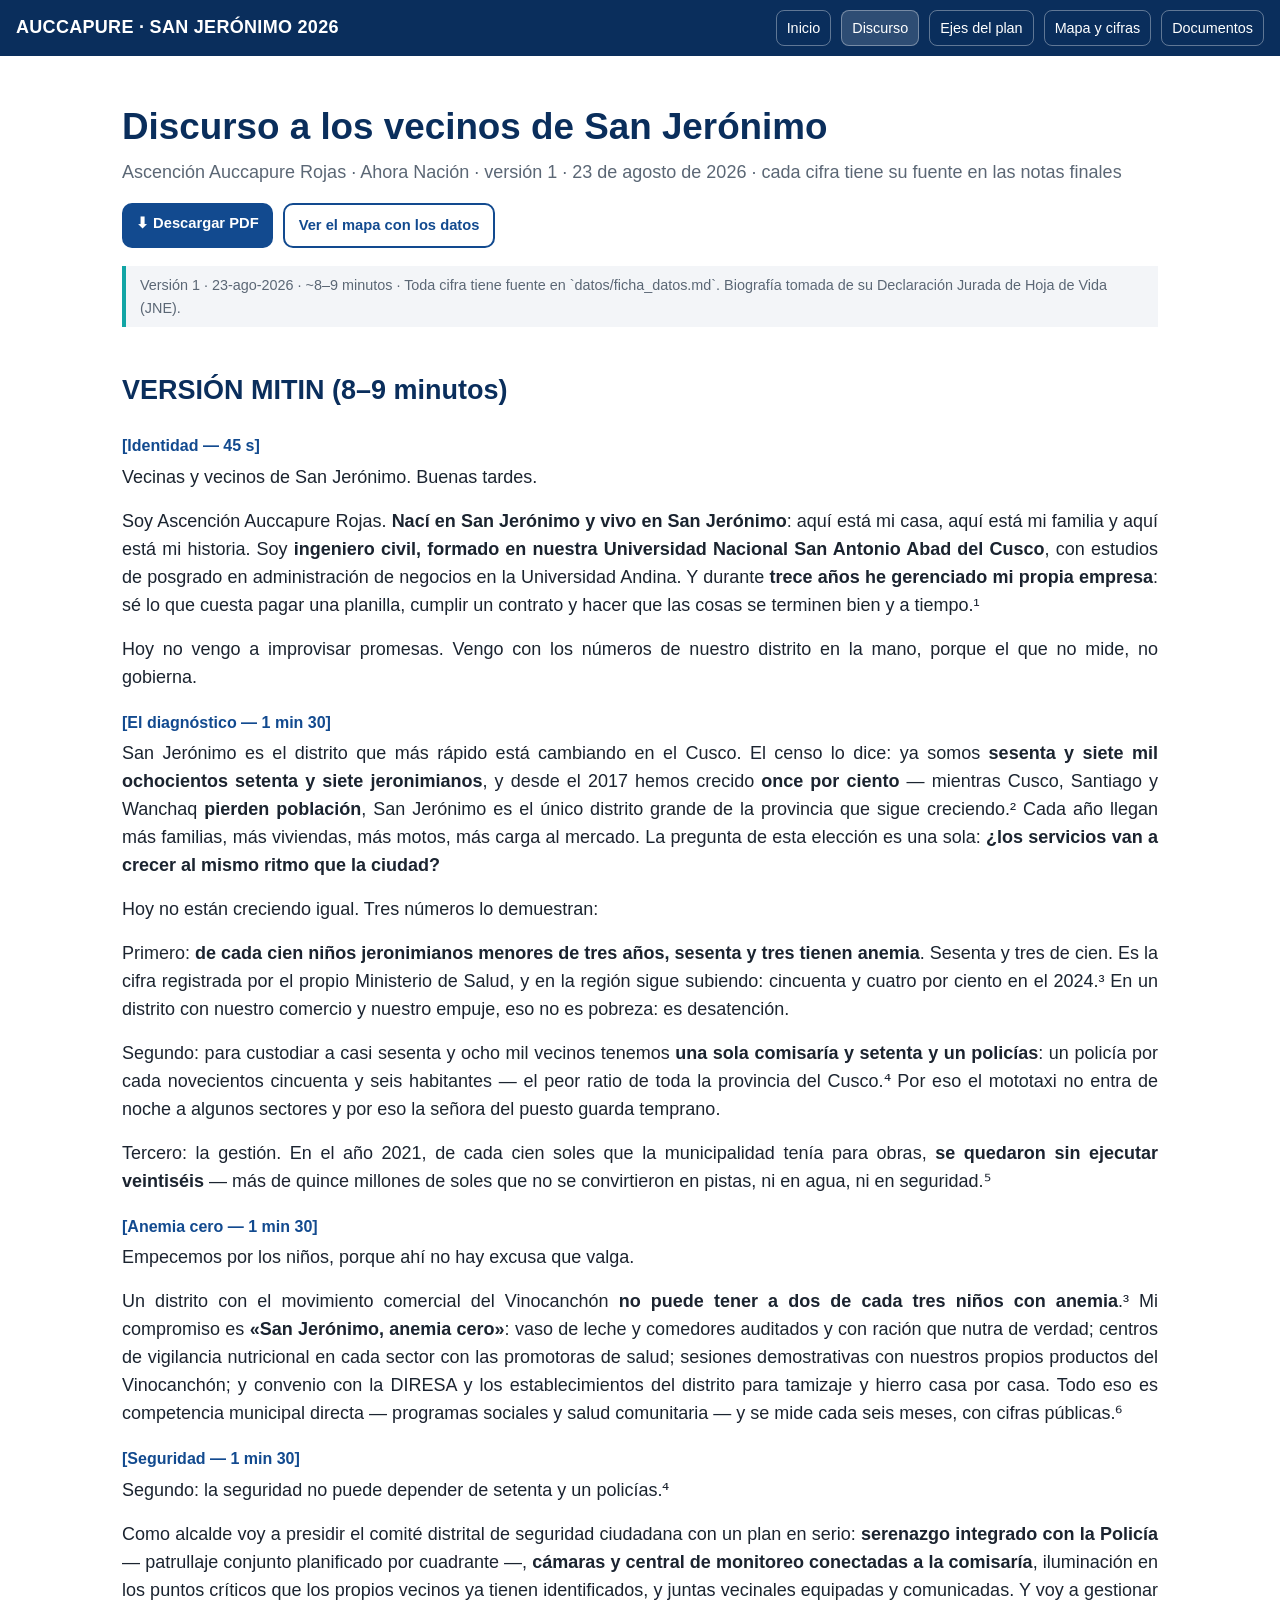
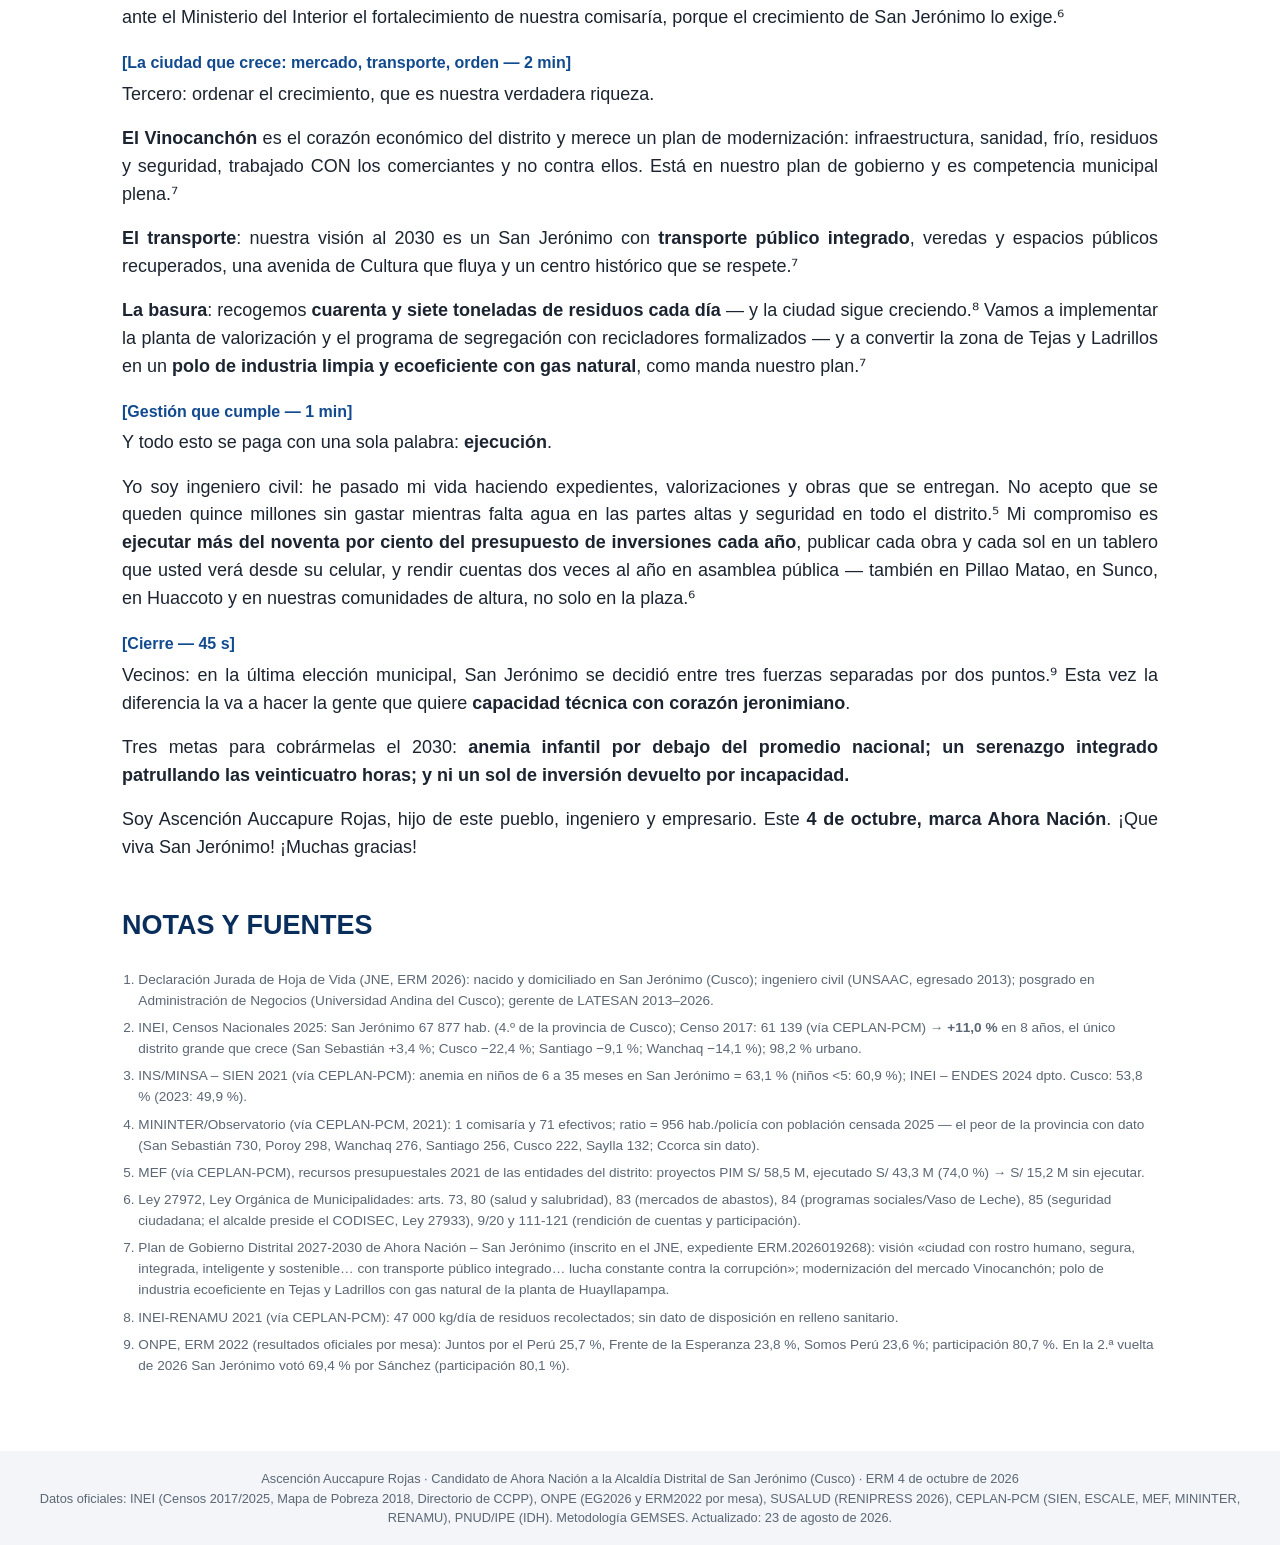
==== discurso.html @ 5ae74f65 "Portal Auccapure San Jerónimo 2026: index, discurso v1 (PDF), ejes del plan AN, mapa interactivo 8 d" ====
<!DOCTYPE html><html lang="es"><head><meta charset="utf-8"><meta name="viewport" content="width=device-width, initial-scale=1">
<title>Discurso · Auccapure · San Jerónimo 2026</title><meta name="description" content="Discurso público con datos verificables de San Jerónimo (Cusco)."><link rel="stylesheet" href="assets/estilo.css">
<meta property="og:title" content="Discurso · Auccapure · San Jerónimo 2026"><meta property="og:image" content="img/auccapure_portada.jpg"></head><body><nav class="nav"><a class="brand" href="index.html">AUCCAPURE · SAN JERÓNIMO 2026</a><a class="l" href="index.html">Inicio</a><a class="l on" href="discurso.html">Discurso</a><a class="l" href="ejes.html">Ejes del plan</a><a class="l" href="mapa.html">Mapa y cifras</a><a class="l" href="documentos.html">Documentos</a></nav><div class="wrap doc">
<h1 style="color:var(--azul);font-size:clamp(1.5rem,3.5vw,2.3rem);margin:10px 0 4px">Discurso a los vecinos de San Jerónimo</h1>
<p style="color:var(--muted)">Ascención Auccapure Rojas · Ahora Nación · versión 1 · 23 de agosto de 2026 · cada cifra tiene su fuente en las notas finales</p>
<div class="btns"><a class="btn" href="docs/Discurso_Auccapure_SanJeronimo_v1.pdf" download>⬇ Descargar PDF</a><a class="btn o" href="mapa.html">Ver el mapa con los datos</a></div>
<blockquote>Versión 1 · 23-ago-2026 · ~8–9 minutos · Toda cifra tiene fuente en `datos/ficha_datos.md`. Biografía tomada de su Declaración Jurada de Hoja de Vida (JNE).</blockquote>
<h2>VERSIÓN MITIN (8–9 minutos)</h2>
<h3><b>[Identidad — 45 s]</b></h3>
<p>Vecinas y vecinos de San Jerónimo. Buenas tardes.</p>
<p>Soy Ascención Auccapure Rojas. <b>Nací en San Jerónimo y vivo en San Jerónimo</b>: aquí está mi casa, aquí está mi familia y aquí está mi historia. Soy <b>ingeniero civil, formado en nuestra Universidad Nacional San Antonio Abad del Cusco</b>, con estudios de posgrado en administración de negocios en la Universidad Andina. Y durante <b>trece años he gerenciado mi propia empresa</b>: sé lo que cuesta pagar una planilla, cumplir un contrato y hacer que las cosas se terminen bien y a tiempo.¹</p>
<p>Hoy no vengo a improvisar promesas. Vengo con los números de nuestro distrito en la mano, porque el que no mide, no gobierna.</p>
<h3><b>[El diagnóstico — 1 min 30]</b></h3>
<p>San Jerónimo es el distrito que más rápido está cambiando en el Cusco. El censo lo dice: ya somos <b>sesenta y siete mil ochocientos setenta y siete jeronimianos</b>, y desde el 2017 hemos crecido <b>once por ciento</b> — mientras Cusco, Santiago y Wanchaq <b>pierden población</b>, San Jerónimo es el único distrito grande de la provincia que sigue creciendo.² Cada año llegan más familias, más viviendas, más motos, más carga al mercado. La pregunta de esta elección es una sola: <b>¿los servicios van a crecer al mismo ritmo que la ciudad?</b></p>
<p>Hoy no están creciendo igual. Tres números lo demuestran:</p>
<p>Primero: <b>de cada cien niños jeronimianos menores de tres años, sesenta y tres tienen anemia</b>. Sesenta y tres de cien. Es la cifra registrada por el propio Ministerio de Salud, y en la región sigue subiendo: cincuenta y cuatro por ciento en el 2024.³ En un distrito con nuestro comercio y nuestro empuje, eso no es pobreza: es desatención.</p>
<p>Segundo: para custodiar a casi sesenta y ocho mil vecinos tenemos <b>una sola comisaría y setenta y un policías</b>: un policía por cada novecientos cincuenta y seis habitantes — el peor ratio de toda la provincia del Cusco.⁴ Por eso el mototaxi no entra de noche a algunos sectores y por eso la señora del puesto guarda temprano.</p>
<p>Tercero: la gestión. En el año 2021, de cada cien soles que la municipalidad tenía para obras, <b>se quedaron sin ejecutar veintiséis</b> — más de quince millones de soles que no se convirtieron en pistas, ni en agua, ni en seguridad.⁵</p>
<h3><b>[Anemia cero — 1 min 30]</b></h3>
<p>Empecemos por los niños, porque ahí no hay excusa que valga.</p>
<p>Un distrito con el movimiento comercial del Vinocanchón <b>no puede tener a dos de cada tres niños con anemia</b>.³ Mi compromiso es <b>«San Jerónimo, anemia cero»</b>: vaso de leche y comedores auditados y con ración que nutra de verdad; centros de vigilancia nutricional en cada sector con las promotoras de salud; sesiones demostrativas con nuestros propios productos del Vinocanchón; y convenio con la DIRESA y los establecimientos del distrito para tamizaje y hierro casa por casa. Todo eso es competencia municipal directa — programas sociales y salud comunitaria — y se mide cada seis meses, con cifras públicas.⁶</p>
<h3><b>[Seguridad — 1 min 30]</b></h3>
<p>Segundo: la seguridad no puede depender de setenta y un policías.⁴</p>
<p>Como alcalde voy a presidir el comité distrital de seguridad ciudadana con un plan en serio: <b>serenazgo integrado con la Policía</b> — patrullaje conjunto planificado por cuadrante —, <b>cámaras y central de monitoreo conectadas a la comisaría</b>, iluminación en los puntos críticos que los propios vecinos ya tienen identificados, y juntas vecinales equipadas y comunicadas. Y voy a gestionar ante el Ministerio del Interior el fortalecimiento de nuestra comisaría, porque el crecimiento de San Jerónimo lo exige.⁶</p>
<h3><b>[La ciudad que crece: mercado, transporte, orden — 2 min]</b></h3>
<p>Tercero: ordenar el crecimiento, que es nuestra verdadera riqueza.</p>
<p><b>El Vinocanchón</b> es el corazón económico del distrito y merece un plan de modernización: infraestructura, sanidad, frío, residuos y seguridad, trabajado CON los comerciantes y no contra ellos. Está en nuestro plan de gobierno y es competencia municipal plena.⁷</p>
<p><b>El transporte</b>: nuestra visión al 2030 es un San Jerónimo con <b>transporte público integrado</b>, veredas y espacios públicos recuperados, una avenida de Cultura que fluya y un centro histórico que se respete.⁷</p>
<p><b>La basura</b>: recogemos <b>cuarenta y siete toneladas de residuos cada día</b> — y la ciudad sigue creciendo.⁸ Vamos a implementar la planta de valorización y el programa de segregación con recicladores formalizados — y a convertir la zona de Tejas y Ladrillos en un <b>polo de industria limpia y ecoeficiente con gas natural</b>, como manda nuestro plan.⁷</p>
<h3><b>[Gestión que cumple — 1 min]</b></h3>
<p>Y todo esto se paga con una sola palabra: <b>ejecución</b>.</p>
<p>Yo soy ingeniero civil: he pasado mi vida haciendo expedientes, valorizaciones y obras que se entregan. No acepto que se queden quince millones sin gastar mientras falta agua en las partes altas y seguridad en todo el distrito.⁵ Mi compromiso es <b>ejecutar más del noventa por ciento del presupuesto de inversiones cada año</b>, publicar cada obra y cada sol en un tablero que usted verá desde su celular, y rendir cuentas dos veces al año en asamblea pública — también en Pillao Matao, en Sunco, en Huaccoto y en nuestras comunidades de altura, no solo en la plaza.⁶</p>
<h3><b>[Cierre — 45 s]</b></h3>
<p>Vecinos: en la última elección municipal, San Jerónimo se decidió entre tres fuerzas separadas por dos puntos.⁹ Esta vez la diferencia la va a hacer la gente que quiere <b>capacidad técnica con corazón jeronimiano</b>.</p>
<p>Tres metas para cobrármelas el 2030: <b>anemia infantil por debajo del promedio nacional; un serenazgo integrado patrullando las veinticuatro horas; y ni un sol de inversión devuelto por incapacidad.</b></p>
<p>Soy Ascención Auccapure Rojas, hijo de este pueblo, ingeniero y empresario. Este <b>4 de octubre, marca Ahora Nación</b>. ¡Que viva San Jerónimo! ¡Muchas gracias!</p>
<h2>NOTAS Y FUENTES</h2>
<ol class="notes">
<li>Declaración Jurada de Hoja de Vida (JNE, ERM 2026): nacido y domiciliado en San Jerónimo (Cusco); ingeniero civil (UNSAAC, egresado 2013); posgrado en Administración de Negocios (Universidad Andina del Cusco); gerente de LATESAN 2013–2026.</li>
<li>INEI, Censos Nacionales 2025: San Jerónimo 67 877 hab. (4.º de la provincia de Cusco); Censo 2017: 61 139 (vía CEPLAN-PCM) → <b>+11,0 %</b> en 8 años, el único distrito grande que crece (San Sebastián +3,4 %; Cusco −22,4 %; Santiago −9,1 %; Wanchaq −14,1 %); 98,2 % urbano.</li>
<li>INS/MINSA – SIEN 2021 (vía CEPLAN-PCM): anemia en niños de 6 a 35 meses en San Jerónimo = 63,1 % (niños &lt;5: 60,9 %); INEI – ENDES 2024 dpto. Cusco: 53,8 % (2023: 49,9 %).</li>
<li>MININTER/Observatorio (vía CEPLAN-PCM, 2021): 1 comisaría y 71 efectivos; ratio = 956 hab./policía con población censada 2025 — el peor de la provincia con dato (San Sebastián 730, Poroy 298, Wanchaq 276, Santiago 256, Cusco 222, Saylla 132; Ccorca sin dato).</li>
<li>MEF (vía CEPLAN-PCM), recursos presupuestales 2021 de las entidades del distrito: proyectos PIM S/ 58,5 M, ejecutado S/ 43,3 M (74,0 %) → S/ 15,2 M sin ejecutar.</li>
<li>Ley 27972, Ley Orgánica de Municipalidades: arts. 73, 80 (salud y salubridad), 83 (mercados de abastos), 84 (programas sociales/Vaso de Leche), 85 (seguridad ciudadana; el alcalde preside el CODISEC, Ley 27933), 9/20 y 111-121 (rendición de cuentas y participación).</li>
<li>Plan de Gobierno Distrital 2027-2030 de Ahora Nación – San Jerónimo (inscrito en el JNE, expediente ERM.2026019268): visión «ciudad con rostro humano, segura, integrada, inteligente y sostenible… con transporte público integrado… lucha constante contra la corrupción»; modernización del mercado Vinocanchón; polo de industria ecoeficiente en Tejas y Ladrillos con gas natural de la planta de Huayllapampa.</li>
<li>INEI-RENAMU 2021 (vía CEPLAN-PCM): 47 000 kg/día de residuos recolectados; sin dato de disposición en relleno sanitario.</li>
<li>ONPE, ERM 2022 (resultados oficiales por mesa): Juntos por el Perú 25,7 %, Frente de la Esperanza 23,8 %, Somos Perú 23,6 %; participación 80,7 %. En la 2.ª vuelta de 2026 San Jerónimo votó 69,4 % por Sánchez (participación 80,1 %).</li>
</ol>
</div>
<footer>Ascención Auccapure Rojas · Candidato de Ahora Nación a la Alcaldía Distrital de San Jerónimo (Cusco) · ERM 4 de octubre de 2026<br>Datos oficiales: INEI (Censos 2017/2025, Mapa de Pobreza 2018, Directorio de CCPP), ONPE (EG2026 y ERM2022 por mesa), SUSALUD (RENIPRESS 2026), CEPLAN-PCM (SIEN, ESCALE, MEF, MININTER, RENAMU), PNUD/IPE (IDH). Metodología GEMSES. Actualizado: 23 de agosto de 2026.</footer></body></html>
---- assets/estilo.css ----
:root{--azul:#0a2e5c;--azul2:#124a8f;--teal:#12a5a5;--oro:#e0a80d;--rojo:#b3261e;--gris:#f3f5f8;--txt:#1b2430;--muted:#5b6775}
*{box-sizing:border-box}html{scroll-behavior:smooth}
body{margin:0;font-family:Segoe UI,Roboto,Helvetica,Arial,sans-serif;color:var(--txt);background:#fff;line-height:1.55;font-size:clamp(15px,1.05vw + 10px,18px)}
a{color:var(--azul2)}
.nav{position:sticky;top:0;z-index:20;background:var(--azul);color:#fff;display:flex;align-items:center;gap:10px;padding:10px 16px;flex-wrap:wrap}
.nav .brand{font-weight:800;letter-spacing:.3px;flex:1;min-width:160px;text-decoration:none;color:#fff}
.nav a.l{color:#fff;text-decoration:none;padding:6px 10px;border-radius:8px;font-size:.9rem;border:1px solid rgba(255,255,255,.35)}
.nav a.l.on,.nav a.l:hover{background:rgba(255,255,255,.15)}
.hero{position:relative;background:var(--azul);color:#fff;overflow:hidden}
.hero img{width:100%;max-height:70vh;object-fit:cover;object-position:top;display:block;opacity:.95}
.hero .ov{position:absolute;inset:auto 0 0 0;background:linear-gradient(180deg,rgba(10,46,92,0),rgba(10,46,92,.92) 45%);padding:clamp(18px,4vw,46px) clamp(16px,5vw,60px)}
.hero h1{margin:0;font-size:clamp(1.6rem,4.5vw,3rem);line-height:1.1}
.hero p{margin:6px 0 0;font-size:clamp(.95rem,1.8vw,1.25rem);opacity:.95}
.wrap{max-width:1100px;margin:0 auto;padding:clamp(14px,3vw,32px)}
.cards{display:grid;grid-template-columns:repeat(auto-fit,minmax(230px,1fr));gap:14px}
.card{background:#fff;border:1px solid #e3e9f1;border-radius:14px;padding:18px;box-shadow:0 2px 12px rgba(10,46,92,.07);text-decoration:none;color:var(--txt);display:block;transition:transform .15s}
.card:hover{transform:translateY(-2px)}
.card h3{margin:0 0 6px;color:var(--azul);font-size:1.1rem}
.card p{margin:0;color:var(--muted);font-size:.92rem}
.kpis{display:grid;grid-template-columns:repeat(auto-fit,minmax(150px,1fr));gap:10px;margin:18px 0}
.kpi{background:linear-gradient(180deg,#fff,#f3f6fa);border:1px solid #e3e9f1;border-radius:12px;padding:12px}
.kpi b{display:block;font-size:clamp(1.3rem,3vw,1.9rem);color:var(--azul);line-height:1.1}
.kpi small{color:var(--muted);font-size:.82rem}
h2.sec{color:var(--azul);font-size:clamp(1.3rem,2.6vw,1.9rem);margin:26px 0 10px;border-left:6px solid var(--oro);padding-left:12px}
.doc p{text-align:justify;margin:0 0 .9em}
.doc h2{color:var(--azul);margin-top:1.6em}
.doc h3{color:var(--azul2);font-size:1rem;margin:1.2em 0 .3em}
.doc blockquote{margin:0 0 1em;padding:8px 14px;border-left:4px solid var(--teal);background:var(--gris);color:var(--muted);font-size:.9rem}
.doc ol{padding-left:1.2em}.doc ol li{margin-bottom:.45em}
.doc .notes{font-size:.85rem;color:var(--muted)}
.btns{display:flex;gap:10px;flex-wrap:wrap;margin:10px 0 18px}
.btn{display:inline-block;background:var(--azul2);color:#fff;text-decoration:none;padding:9px 14px;border-radius:10px;font-weight:600;font-size:.92rem}
.btn.o{background:#fff;color:var(--azul2);border:2px solid var(--azul2)}
.btn.g{background:var(--oro);color:#1b2430}
footer{background:var(--gris);color:var(--muted);font-size:.8rem;padding:18px;text-align:center;margin-top:30px;line-height:1.5}
table.t{width:100%;border-collapse:collapse;font-size:.88rem}
table.t th,table.t td{padding:7px 8px;border-bottom:1px solid #e6eaf0;text-align:left;vertical-align:top}
table.t th{background:#f0f4f9;color:var(--azul)}
.tablewrap{overflow-x:auto;-webkit-overflow-scrolling:touch}
.eje{scroll-margin-top:70px;border-radius:16px;padding:clamp(16px,3vw,30px);margin:14px 0;color:#fff;background:linear-gradient(135deg,var(--azul),var(--azul2));box-shadow:0 6px 22px rgba(10,46,92,.18)}
.eje.alt{background:linear-gradient(135deg,#0b6b6b,var(--teal))}
.eje.nuevo{background:linear-gradient(135deg,#6b4a00,var(--oro));color:#1b2430}
.eje .n{font-size:.85rem;opacity:.85;letter-spacing:2px;text-transform:uppercase}
.eje h2{margin:4px 0 10px;font-size:clamp(1.25rem,3vw,1.9rem);line-height:1.15}
.eje .grid{display:grid;grid-template-columns:repeat(auto-fit,minmax(240px,1fr));gap:12px}
.eje .box{background:rgba(255,255,255,.14);border-radius:12px;padding:12px}
.eje.nuevo .box{background:rgba(255,255,255,.55)}
.eje .box b{display:block;font-size:.8rem;text-transform:uppercase;letter-spacing:1px;opacity:.85;margin-bottom:4px}
.eje .dato{font-size:clamp(1.1rem,2.4vw,1.5rem);font-weight:800;line-height:1.2}
.eje small{opacity:.85}
.toc{display:flex;gap:6px;flex-wrap:wrap;margin:8px 0 16px}
.toc a{font-size:.82rem;text-decoration:none;background:var(--gris);color:var(--azul);padding:5px 9px;border-radius:999px;border:1px solid #e3e9f1}
@media print{.nav,.btns{display:none}.eje{box-shadow:none;page-break-inside:avoid;-webkit-print-color-adjust:exact;print-color-adjust:exact}}
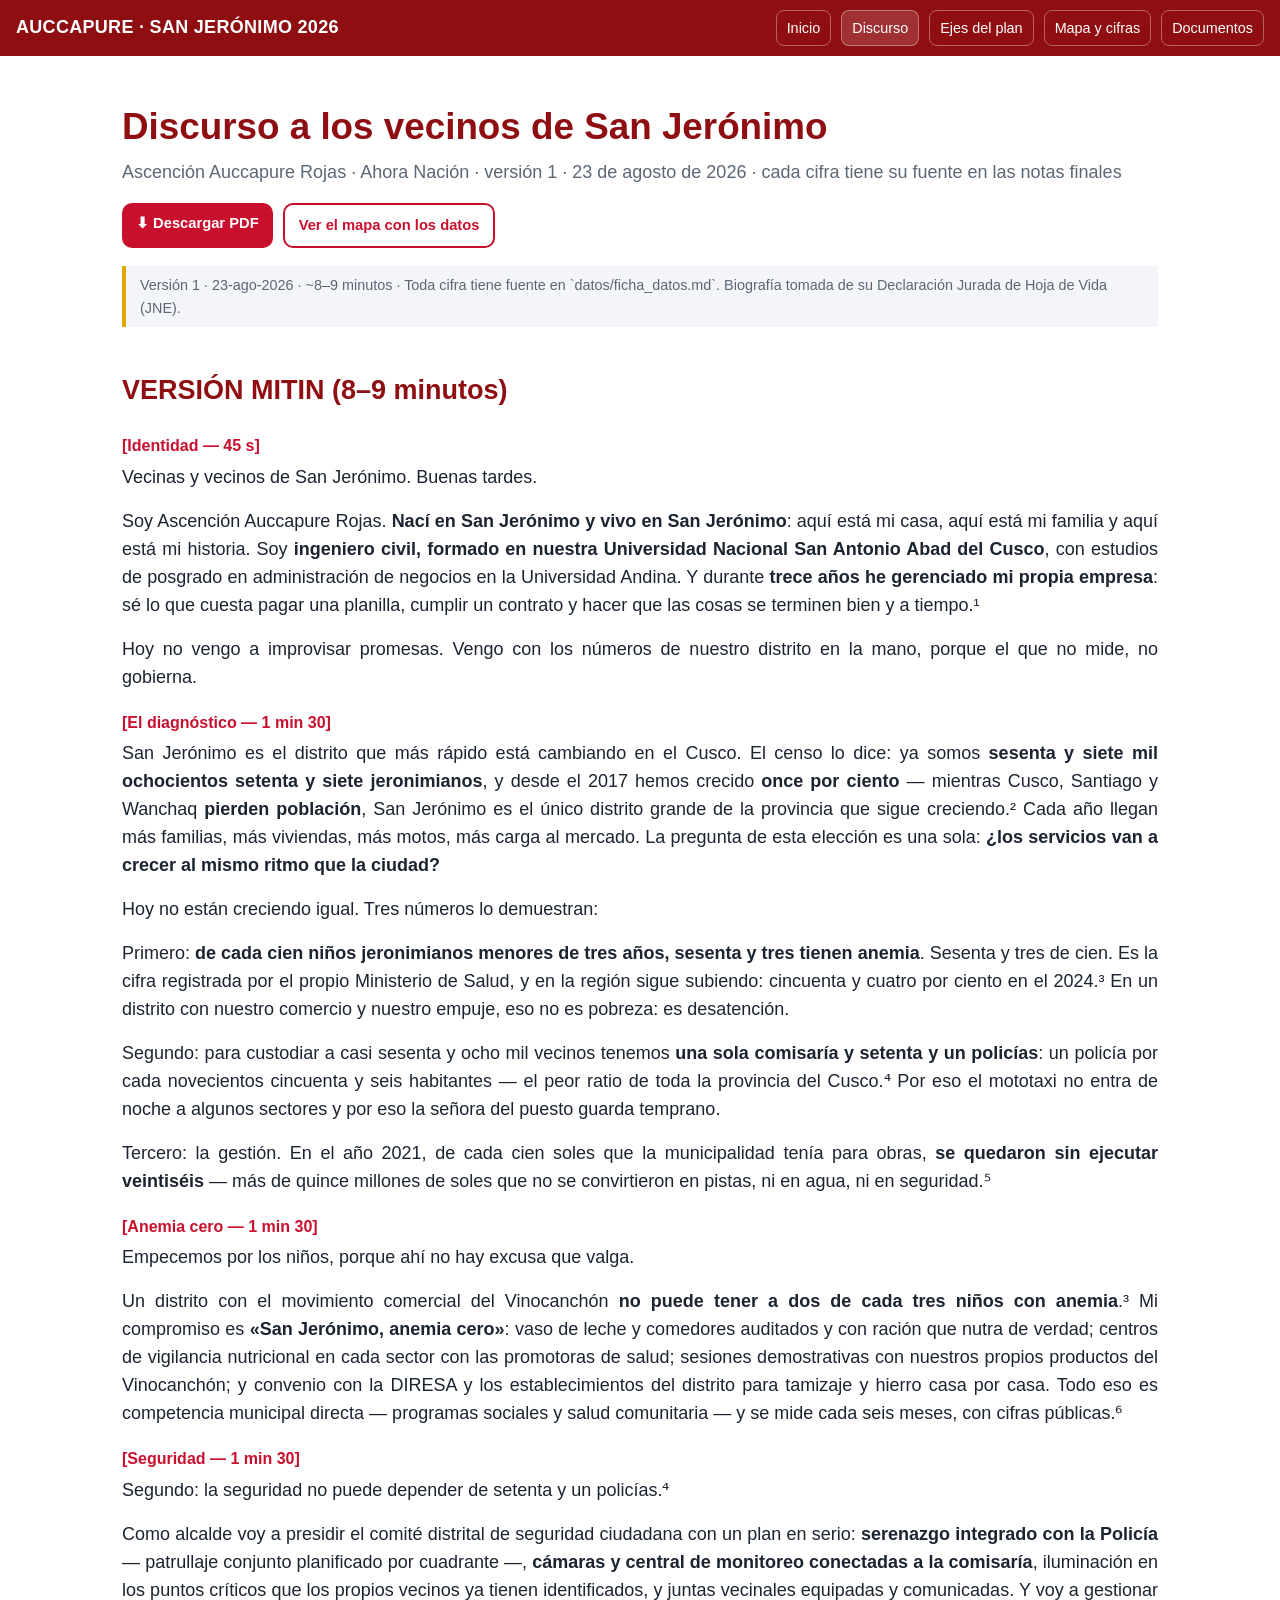
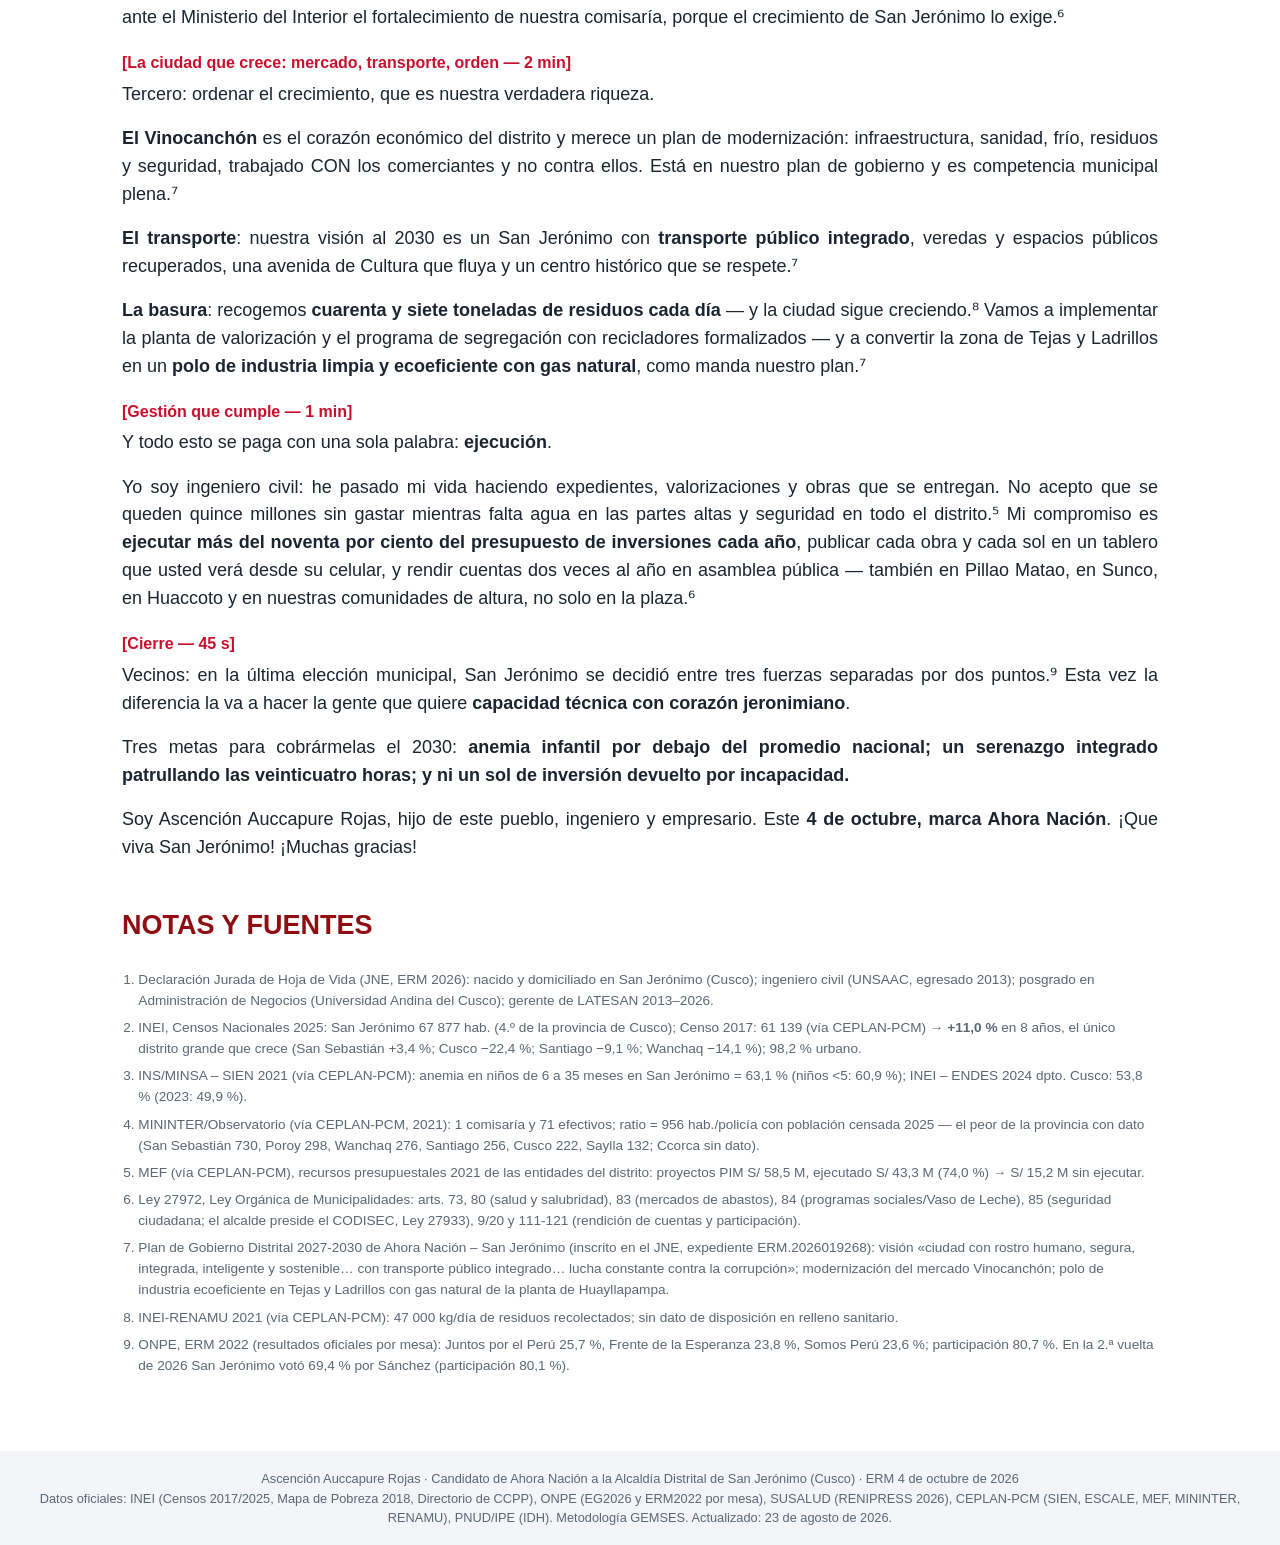
==== commit 57143d82: "Colores del partido: paleta Ahora Nacion (granate #8f0e12 + rojo #c8102e) en portal y mapa; semaforo" ====
--- a/discurso.html
+++ b/discurso.html
@@ -1,5 +1,5 @@
 <!DOCTYPE html><html lang="es"><head><meta charset="utf-8"><meta name="viewport" content="width=device-width, initial-scale=1">
-<title>Discurso · Auccapure · San Jerónimo 2026</title><meta name="description" content="Discurso público con datos verificables de San Jerónimo (Cusco)."><link rel="stylesheet" href="assets/estilo.css">
+<title>Discurso · Auccapure · San Jerónimo 2026</title><meta name="description" content="Discurso público con datos verificables de San Jerónimo (Cusco)."><link rel="stylesheet" href="assets/estilo.css?v=4">
 <meta property="og:title" content="Discurso · Auccapure · San Jerónimo 2026"><meta property="og:image" content="img/auccapure_portada.jpg"></head><body><nav class="nav"><a class="brand" href="index.html">AUCCAPURE · SAN JERÓNIMO 2026</a><a class="l" href="index.html">Inicio</a><a class="l on" href="discurso.html">Discurso</a><a class="l" href="ejes.html">Ejes del plan</a><a class="l" href="mapa.html">Mapa y cifras</a><a class="l" href="documentos.html">Documentos</a></nav><div class="wrap doc">
 <h1 style="color:var(--azul);font-size:clamp(1.5rem,3.5vw,2.3rem);margin:10px 0 4px">Discurso a los vecinos de San Jerónimo</h1>
 <p style="color:var(--muted)">Ascención Auccapure Rojas · Ahora Nación · versión 1 · 23 de agosto de 2026 · cada cifra tiene su fuente en las notas finales</p>
--- a/assets/estilo.css
+++ b/assets/estilo.css
@@ -1,5 +1,5 @@
 
-:root{--azul:#0a2e5c;--azul2:#124a8f;--teal:#12a5a5;--oro:#e0a80d;--rojo:#b3261e;--gris:#f3f5f8;--txt:#1b2430;--muted:#5b6775}
+:root{--azul:#8f0e12;--azul2:#c8102e;--teal:#12a5a5;--oro:#e0a80d;--rojo:#b3261e;--gris:#f3f5f8;--txt:#1b2430;--muted:#5b6775}
 *{box-sizing:border-box}html{scroll-behavior:smooth}
 body{margin:0;font-family:Segoe UI,Roboto,Helvetica,Arial,sans-serif;color:var(--txt);background:#fff;line-height:1.55;font-size:clamp(15px,1.05vw + 10px,18px)}
 a{color:var(--azul2)}
@@ -7,9 +7,9 @@
 .nav .brand{font-weight:800;letter-spacing:.3px;flex:1;min-width:160px;text-decoration:none;color:#fff}
 .nav a.l{color:#fff;text-decoration:none;padding:6px 10px;border-radius:8px;font-size:.9rem;border:1px solid rgba(255,255,255,.35)}
 .nav a.l.on,.nav a.l:hover{background:rgba(255,255,255,.15)}
-.hero{position:relative;background:var(--azul);color:#fff;overflow:hidden}
-.hero img{width:100%;max-height:70vh;object-fit:cover;object-position:top;display:block;opacity:.95}
-.hero .ov{position:absolute;inset:auto 0 0 0;background:linear-gradient(180deg,rgba(10,46,92,0),rgba(10,46,92,.92) 45%);padding:clamp(18px,4vw,46px) clamp(16px,5vw,60px)}
+.hero{background:linear-gradient(160deg,#5c060a,var(--azul2));color:#fff}
+.hero img{display:block;margin:0 auto;max-width:100%;max-height:74vh;width:auto;height:auto}
+.hero .ov{background:var(--azul);padding:clamp(14px,3vw,30px) clamp(16px,5vw,60px);text-align:center;border-top:4px solid var(--oro)}
 .hero h1{margin:0;font-size:clamp(1.6rem,4.5vw,3rem);line-height:1.1}
 .hero p{margin:6px 0 0;font-size:clamp(.95rem,1.8vw,1.25rem);opacity:.95}
 .wrap{max-width:1100px;margin:0 auto;padding:clamp(14px,3vw,32px)}
@@ -26,7 +26,7 @@
 .doc p{text-align:justify;margin:0 0 .9em}
 .doc h2{color:var(--azul);margin-top:1.6em}
 .doc h3{color:var(--azul2);font-size:1rem;margin:1.2em 0 .3em}
-.doc blockquote{margin:0 0 1em;padding:8px 14px;border-left:4px solid var(--teal);background:var(--gris);color:var(--muted);font-size:.9rem}
+.doc blockquote{margin:0 0 1em;padding:8px 14px;border-left:4px solid var(--oro);background:var(--gris);color:var(--muted);font-size:.9rem}
 .doc ol{padding-left:1.2em}.doc ol li{margin-bottom:.45em}
 .doc .notes{font-size:.85rem;color:var(--muted)}
 .btns{display:flex;gap:10px;flex-wrap:wrap;margin:10px 0 18px}
@@ -39,7 +39,7 @@
 table.t th{background:#f0f4f9;color:var(--azul)}
 .tablewrap{overflow-x:auto;-webkit-overflow-scrolling:touch}
 .eje{scroll-margin-top:70px;border-radius:16px;padding:clamp(16px,3vw,30px);margin:14px 0;color:#fff;background:linear-gradient(135deg,var(--azul),var(--azul2));box-shadow:0 6px 22px rgba(10,46,92,.18)}
-.eje.alt{background:linear-gradient(135deg,#0b6b6b,var(--teal))}
+.eje.alt{background:linear-gradient(135deg,#23272e,#3f4652)}
 .eje.nuevo{background:linear-gradient(135deg,#6b4a00,var(--oro));color:#1b2430}
 .eje .n{font-size:.85rem;opacity:.85;letter-spacing:2px;text-transform:uppercase}
 .eje h2{margin:4px 0 10px;font-size:clamp(1.25rem,3vw,1.9rem);line-height:1.15}
